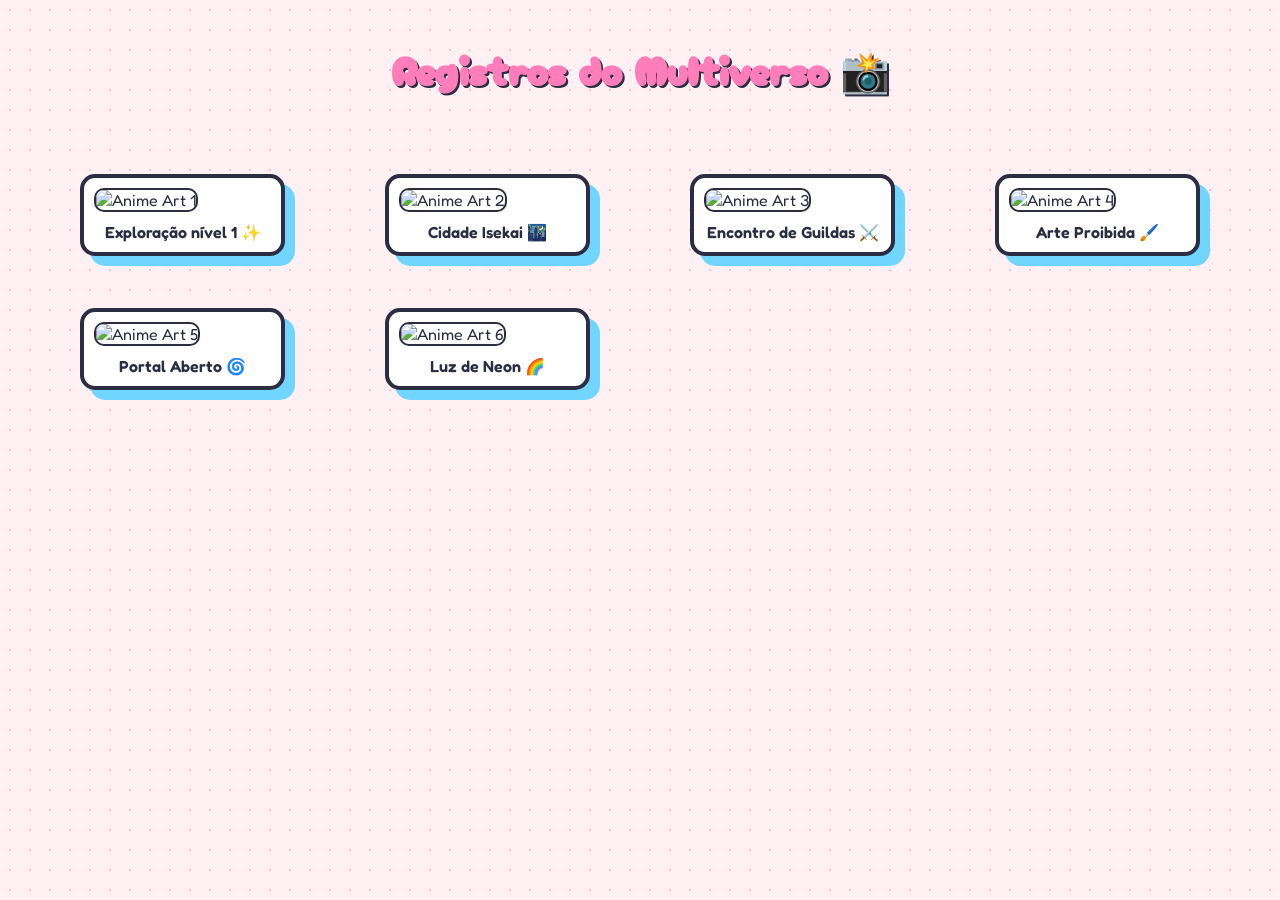
==== galeria.html @ 4c0439d0 "primeiro comit" ====
<!DOCTYPE html>
<html lang="en">
<head>
    <meta charset="UTF-8">
    <meta name="viewport" content="width=device-width, initial-scale=1.0">
    <title>Document</title>
    <link rel="stylesheet" href="/css.css">
    <link href="https://fonts.googleapis.com/css2?family=Cherry+Bomb+One&family=Fredoka:wght@400;600&display=swap" rel="stylesheet">
</head>
<body>
    <section id="galeria" class="anime-section">
    <h2 class="section-title">Registros do Multiverso 📸</h2>
    <div class="galeria-grid">
        <figure class="galeria-item">
            <img src="https://images.unsplash.com/photo-1578632292335-df3abbb0d586?q=80&w=400&h=400&fit=crop" alt="Anime Art 1">
            <figcaption>Exploração nível 1 ✨</figcaption>
        </figure>
        <figure class="galeria-item">
            <img src="https://images.unsplash.com/photo-1613373173733-5188e477085c?q=80&w=400&h=400&fit=crop" alt="Anime Art 2">
            <figcaption>Cidade Isekai 🌃</figcaption>
        </figure>
        <figure class="galeria-item">
            <img src="https://images.unsplash.com/photo-1607604276583-eef5d076aa5f?q=80&w=400&h=400&fit=crop" alt="Anime Art 3">
            <figcaption>Encontro de Guildas ⚔️</figcaption>
        </figure>
        <figure class="galeria-item">
            <img src="https://images.unsplash.com/photo-1541562232579-512a21360020?q=80&w=400&h=400&fit=crop" alt="Anime Art 4">
            <figcaption>Arte Proibida 🖌️</figcaption>
        </figure>
        <figure class="galeria-item">
            <img src="https://images.unsplash.com/photo-1528360983277-13d401ccd186?q=80&w=400&h=400&fit=crop" alt="Anime Art 5">
            <figcaption>Portal Aberto 🌀</figcaption>
        </figure>
        <figure class="galeria-item">
            <img src="https://images.unsplash.com/photo-1519669556878-63bdad8a1a49?q=80&w=400&h=400&fit=crop" alt="Anime Art 6">
            <figcaption>Luz de Neon 🌈</figcaption>
        </figure>
    </div>
</section>
    
</body>
</html>
---- css.css ----
:root {
    --primary: #ff7eb9;
    --secondary: #70d6ff;
    --accent: #ffd166;
    --dark: #2b2d42;
}

body {
    font-family: 'Fredoka', sans-serif;
    background-color: #fff0f3;
    background-image: radial-gradient(#ffc2d1 1px, transparent 1px);
    background-size: 20px 20px;
    color: var(--dark);
    overflow-x: hidden;
}

header {
    background: var(--primary);
    padding: 30px;
    border-bottom: 8px solid var(--dark);
    text-align: center;
    clip-path: polygon(0 0, 100% 0, 100% 85%, 0 100%);
}

header h1 {
    font-family: 'Cherry Bomb One', cursive;
    font-size: 4rem;
    color: white;
    text-shadow: 4px 4px 0px var(--dark);
    letter-spacing: 2px;
}

nav ul {
    display: flex;
    justify-content: center;
    list-style: none;
    gap: 15px;
    margin-top: 10px;
}

nav a {
    background: var(--accent);
    padding: 8px 20px;
    border-radius: 50px;
    text-decoration: none;
    color: var(--dark);
    font-weight: bold;
    border: 3px solid var(--dark);
    transition: 0.2s;
}

nav a:hover {
    transform: scale(1.1) rotate(-3deg);
    background: white;
}

.section-title {
    font-family: 'Cherry Bomb One', cursive;
    text-align: center;
    font-size: 2.5rem;
    color: var(--primary);
    margin: 40px 0;
    text-shadow: 2px 2px 0px var(--dark);
}

.anime-grid {
    display: grid;
    grid-template-columns: repeat(auto-fit, minmax(220px, 1fr));
    gap: 30px;
    padding: 0 10%;
}

.anime-card {
    background: white;
    border: 4px solid var(--dark);
    border-radius: 20px;
    padding: 15px;
    text-align: center;
    position: relative;
    box-shadow: 8px 8px 0px var(--secondary);
}

.anime-card img {
    width: 180px;
    border-radius: 15px;
    border: 3px solid var(--dark);
    height: 250px;
    object-fit: cover;
    transition: transform 0.3s ease;
}

.anime-card :hover {
    transform: scale(1.05);
    cursor: pointer;
}

.img-badge {
    position: absolute;
    top: -10px;
    right: -10px;
    background: #ef476f;
    color: white;
    padding: 5px 15px;
    font-weight: bold;
    border-radius: 10px;
    border: 3px solid var(--dark);
    transform: rotate(15deg);
}

.bubble-speech {
    background: white;
    border: 4px solid var(--dark);
    padding: 30px;
    border-radius: 50px;
    max-width: 700px;
    margin: 0 auto;
    position: relative;
    box-shadow: 10px 10px 0px var(--accent);
}

.video-container {
    max-width: 700px;
    margin: 0 auto;
    border: 6px solid var(--dark);
    border-radius: 20px;
    overflow: hidden;
    box-shadow: 12px 12px 0px var(--primary);
}

footer {
    background: var(--dark);
    color: white;
    text-align: center;
    padding: 40px;
    margin-top: 50px;
}

/* css menu */ 
/* Configurações para a Página de Menu */
.menu-page {
    background-color: #f0f4f8; /* Tom levemente azulado/cinza geek */
    background-image: url('https://www.transparenttextures.com/patterns/carbon-fibre.png'); /* Textura sutil */
}

.menu-header {
    background: #70d6ff !important; /* Azul secundário do seu tema */
    padding: 40px;
    text-align: center;
    border-bottom: 8px solid #2b2d42;
}

.btn-back {
    display: inline-block;
    margin-bottom: 15px;
    background: #ffd166;
    padding: 10px 20px;
    border-radius: 12px;
    border: 3px solid #2b2d42;
    text-decoration: none;
    color: #2b2d42;
    font-weight: bold;
    transition: 0.3s;
}

.btn-back:hover {
    transform: translateX(-5px);
    background: white;
}

.menu-container {
    max-width: 900px;
    margin: 50px auto;
    background: white;
    padding: 40px;
    border: 6px solid #2b2d42;
    border-radius: 40px;
    box-shadow: 20px 20px 0px #ff7eb9; /* Sombra rosa do seu tema */
}

.category-title {
    font-family: 'Cherry Bomb One', cursive;
    color: #ff7eb9;
    font-size: 2rem;
    margin: 40px 0 20px;
    border-bottom: 4px dashed #ffd166;
}

/* Lista de Itens Estilo RPG */
.menu-item-row {
    display: flex;
    align-items: baseline;
    margin-bottom: 15px;
    font-size: 1.3rem;
    font-weight: 600;
}

.item-dots {
    flex: 1;
    border-bottom: 3px dotted #ccc;
    margin: 0 10px;
}

.item-price {
    color: #ef476f;
    background: #fff0f3;
    padding: 4px 12px;
    border-radius: 10px;
    border: 2px solid #2b2d42;
}

.highlight-item {
    color: #4b0082;
    background: #fdf2ff;
    padding: 5px;
    border-radius: 10px;
}

/* Toppings/Tags */
.toppings-grid {
    display: flex;
    flex-wrap: wrap;
    gap: 15px;
    justify-content: center;
}

.topping-tag {
    background: #ffd166;
    border: 3px solid #2b2d42;
    padding: 10px 20px;
    border-radius: 20px;
    font-weight: bold;
    box-shadow: 4px 4px 0px #2b2d42;
}

.menu-footer {
    text-align: center;
    padding: 50px;
    font-family: 'Fredoka', sans-serif;
    color: #2b2d42;
}

/* galeria */
/* Container da Galeria */
.galeria-grid {
    display: grid;
    grid-template-columns: repeat(auto-fit, minmax(250px, 1fr));
    gap: 20px;
    padding: 20px;
    max-width: 1200px;
    margin: 0 auto;
}

/* Item Individual da Galeria */
.galeria-item {
    background: #ffffff;
    border: 4px solid #2b2d42; /* Contorno preto estilo anime */
    border-radius: 15px;
    padding: 10px;
    box-shadow: 10px 10px 0px #70d6ff; /* Sombra sólida azul */
    transition: transform 0.3s ease, box-shadow 0.3s ease;
}

.galeria-item img {
    width: 100%;
    height: 250px;
    object-fit: cover; /* Garante que a imagem preencha o quadrado sem esticar */
    border-radius: 10px;
    border: 2px solid #2b2d42;
}

.galeria-item figcaption {
    font-family: 'Fredoka', sans-serif;
    font-weight: 600;
    margin-top: 10px;
    color: #2b2d42;
    text-align: center;
}

/* Efeito Hover (Interação) */
.galeria-item:hover {
    transform: scale(1.05) rotate(-2deg); /* Dá um leve pulo e gira */
    box-shadow: 15px 15px 0px #ff7eb9; /* Sombra muda para rosa */
    cursor: pointer;
}
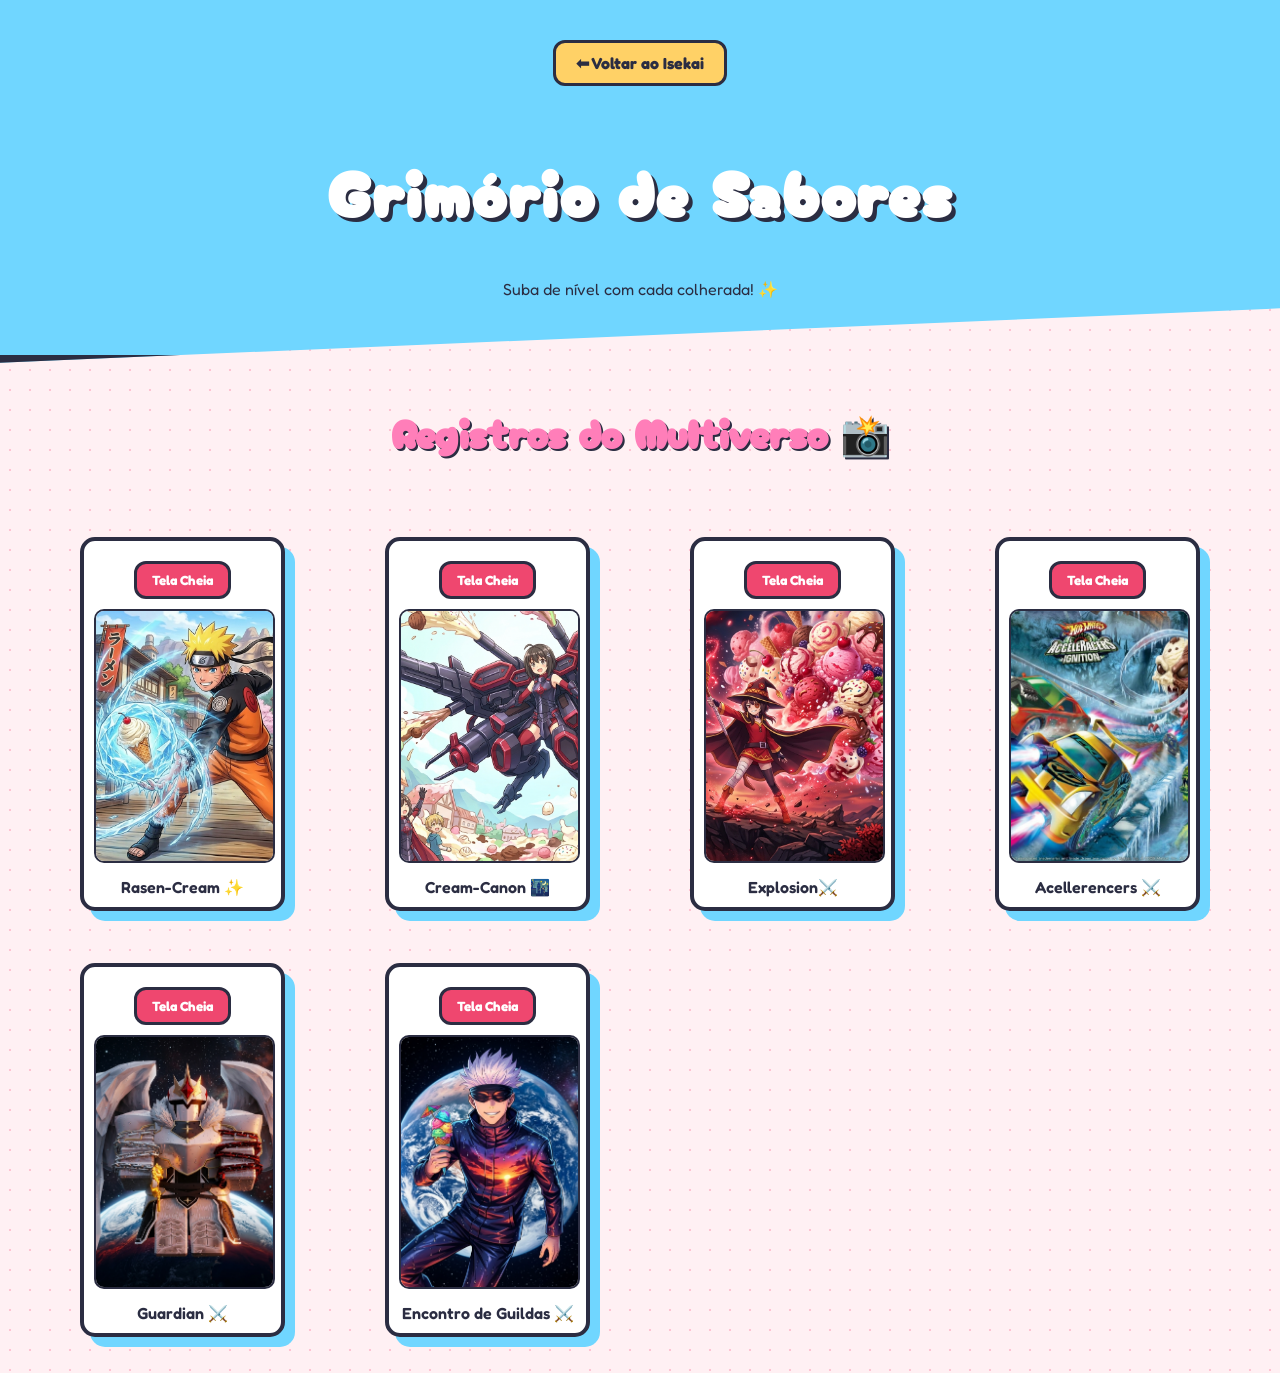
==== commit ccc30221: "versão final" ====
--- a/galeria.html
+++ b/galeria.html
@@ -1,42 +1,67 @@
 <!DOCTYPE html>
-<html lang="en">
+<html lang="pt-br">
 <head>
     <meta charset="UTF-8">
     <meta name="viewport" content="width=device-width, initial-scale=1.0">
-    <title>Document</title>
-    <link rel="stylesheet" href="/css.css">
+    <title>Galeria de Arte - Grimório de Sabores</title>
+    <link rel="stylesheet" href="css.css">
     <link href="https://fonts.googleapis.com/css2?family=Cherry+Bomb+One&family=Fredoka:wght@400;600&display=swap" rel="stylesheet">
 </head>
 <body>
+    <header class="menu-header">
+        <a href="/index.html" class="btn-back">⬅ Voltar ao Isekai</a>
+        <h1>Grimório de Sabores</h1>
+        <p>Suba de nível com cada colherada! ✨</p>
+    </header>
+
     <section id="galeria" class="anime-section">
-    <h2 class="section-title">Registros do Multiverso 📸</h2>
-    <div class="galeria-grid">
-        <figure class="galeria-item">
-            <img src="https://images.unsplash.com/photo-1578632292335-df3abbb0d586?q=80&w=400&h=400&fit=crop" alt="Anime Art 1">
-            <figcaption>Exploração nível 1 ✨</figcaption>
-        </figure>
-        <figure class="galeria-item">
-            <img src="https://images.unsplash.com/photo-1613373173733-5188e477085c?q=80&w=400&h=400&fit=crop" alt="Anime Art 2">
-            <figcaption>Cidade Isekai 🌃</figcaption>
-        </figure>
-        <figure class="galeria-item">
-            <img src="https://images.unsplash.com/photo-1607604276583-eef5d076aa5f?q=80&w=400&h=400&fit=crop" alt="Anime Art 3">
-            <figcaption>Encontro de Guildas ⚔️</figcaption>
-        </figure>
-        <figure class="galeria-item">
-            <img src="https://images.unsplash.com/photo-1541562232579-512a21360020?q=80&w=400&h=400&fit=crop" alt="Anime Art 4">
-            <figcaption>Arte Proibida 🖌️</figcaption>
-        </figure>
-        <figure class="galeria-item">
-            <img src="https://images.unsplash.com/photo-1528360983277-13d401ccd186?q=80&w=400&h=400&fit=crop" alt="Anime Art 5">
-            <figcaption>Portal Aberto 🌀</figcaption>
-        </figure>
-        <figure class="galeria-item">
-            <img src="https://images.unsplash.com/photo-1519669556878-63bdad8a1a49?q=80&w=400&h=400&fit=crop" alt="Anime Art 6">
-            <figcaption>Luz de Neon 🌈</figcaption>
-        </figure>
+        <h2 class="section-title">Registros do Multiverso 📸</h2>
+        <div class="galeria-grid">
+            
+            <figure class="galeria-item">
+                <button class="fullscreen-btn" onclick="abrirModal(this)">Tela Cheia</button>
+                <img src="/imagens/naruto.png" alt="Rasen-Cream">
+                <figcaption>Rasen-Cream ✨</figcaption>
+            </figure>
+
+            <figure class="galeria-item">
+                <button class="fullscreen-btn" onclick="abrirModal(this)">Tela Cheia</button>
+                <img src="/imagens/maple.png" alt="Cidade Isekai">
+                <figcaption>Cream-Canon 🌃</figcaption>
+            </figure>
+
+            <figure class="galeria-item">
+                <button class="fullscreen-btn" onclick="abrirModal(this)">Tela Cheia</button>
+                <img src="/imagens/megumin.png" alt="Encontro de Guildas">
+                <figcaption>Explosion⚔️</figcaption>
+            </figure>
+
+            <figure class="galeria-item">
+                <button class="fullscreen-btn" onclick="abrirModal(this)">Tela Cheia</button>
+                <img src="/imagens/acelerencer.png">
+                <figcaption>Acellerencers ⚔️</figcaption>
+            </figure>
+
+            <figure class="galeria-item">
+                <button class="fullscreen-btn" onclick="abrirModal(this)">Tela Cheia</button>
+                <img src="/imagens/personagem.png">
+                <figcaption>Guardian ⚔️</figcaption>
+            </figure>
+
+            <figure class="galeria-item">
+                <button class="fullscreen-btn" onclick="abrirModal(this)">Tela Cheia</button>
+                <img src="/imagens/gojo.png">
+                <figcaption>Encontro de Guildas ⚔️</figcaption>
+            </figure>
+
+            </div>
+    </section>
+
+    <div id="modal-container" class="modal-overlay" onclick="fecharModal()">
+        <span class="close-btn">&times;</span>
+        <img id="img-modal" src="" alt="Imagem em destaque">
     </div>
-</section>
-    
+
+    <script src="script.js"></script>
 </body>
 </html>
--- a/css.css
+++ b/css.css
@@ -135,15 +135,15 @@
     margin-top: 50px;
 }
 
-/* css menu */ 
+
 /* Configurações para a Página de Menu */
 .menu-page {
-    background-color: #f0f4f8; /* Tom levemente azulado/cinza geek */
-    background-image: url('https://www.transparenttextures.com/patterns/carbon-fibre.png'); /* Textura sutil */
+    background-color: #f0f4f8;
+    background-image: url('https://www.transparenttextures.com/patterns/carbon-fibre.png');
 }
 
 .menu-header {
-    background: #70d6ff !important; /* Azul secundário do seu tema */
+    background: #70d6ff !important; 
     padding: 40px;
     text-align: center;
     border-bottom: 8px solid #2b2d42;
@@ -174,7 +174,7 @@
     padding: 40px;
     border: 6px solid #2b2d42;
     border-radius: 40px;
-    box-shadow: 20px 20px 0px #ff7eb9; /* Sombra rosa do seu tema */
+    box-shadow: 20px 20px 0px #ff7eb9;
 }
 
 .category-title {
@@ -185,7 +185,7 @@
     border-bottom: 4px dashed #ffd166;
 }
 
-/* Lista de Itens Estilo RPG */
+
 .menu-item-row {
     display: flex;
     align-items: baseline;
@@ -240,7 +240,6 @@
 }
 
 /* galeria */
-/* Container da Galeria */
 .galeria-grid {
     display: grid;
     grid-template-columns: repeat(auto-fit, minmax(250px, 1fr));
@@ -250,20 +249,20 @@
     margin: 0 auto;
 }
 
-/* Item Individual da Galeria */
+
 .galeria-item {
     background: #ffffff;
-    border: 4px solid #2b2d42; /* Contorno preto estilo anime */
+    border: 4px solid #2b2d42; 
     border-radius: 15px;
     padding: 10px;
-    box-shadow: 10px 10px 0px #70d6ff; /* Sombra sólida azul */
+    box-shadow: 10px 10px 0px #70d6ff;
     transition: transform 0.3s ease, box-shadow 0.3s ease;
 }
 
 .galeria-item img {
     width: 100%;
     height: 250px;
-    object-fit: cover; /* Garante que a imagem preencha o quadrado sem esticar */
+    object-fit: cover; 
     border-radius: 10px;
     border: 2px solid #2b2d42;
 }
@@ -276,9 +275,306 @@
     text-align: center;
 }
 
-/* Efeito Hover (Interação) */
+
 .galeria-item:hover {
-    transform: scale(1.05) rotate(-2deg); /* Dá um leve pulo e gira */
-    box-shadow: 15px 15px 0px #ff7eb9; /* Sombra muda para rosa */
+    transform: scale(1.05) rotate(-2deg); 
+    box-shadow: 15px 15px 0px #ff7eb9; 
     cursor: pointer;
+}
+
+
+.fullscreen-btn {
+    display: block;
+    margin: 10px auto;
+    background: #ef476f;
+    color: white;
+    padding: 8px 15px;
+    border-radius: 12px;
+    border: 3px solid #2b2d42;
+    font-weight: bold;
+    font-family: 'Fredoka', sans-serif;
+    cursor: pointer;
+    transition: 0.3s;
+}
+
+.fullscreen-btn:hover {
+    transform: scale(1.1);
+    background: #ff7eb9;
+}
+
+/* Configuração do Modal (Tela Cheia) */
+.modal-overlay {
+    display: none; 
+    position: fixed;
+    top: 0;
+    left: 0;
+    width: 100%;
+    height: 100%;
+    background: rgba(43, 45, 66, 0.95); 
+    z-index: 9999;
+    justify-content: center;
+    align-items: center;
+    cursor: pointer;
+}
+
+#img-modal {
+    max-width: 90%;
+    max-height: 80%;
+    border: 6px solid #ef476f;
+    border-radius: 20px;
+    box-shadow: 0 0 40px rgba(239, 71, 111, 0.4);
+    animation: surgindo 0.4s ease-out;
+}
+
+.close-btn {
+    position: absolute;
+    top: 20px;
+    right: 40px;
+    color: white;
+    font-size: 60px;
+    font-family: 'Cherry Bomb One', cursive;
+}
+
+
+@keyframes surgindo {
+    from { transform: scale(0.5); opacity: 0; }
+    to { transform: scale(1); opacity: 1; }
+}
+
+/* Configurações para a Página Social */
+/* ==========================================================
+   ESTILOS GERAIS E VARIÁVEIS (SORVETERIA GEEK)
+   ========================================================== */
+:root {
+    --primary: #ff7eb9;
+    --secondary: #70d6ff;
+    --accent: #ffd166;
+    --dark: #2b2d42;
+    --pink-dark: #ef476f;
+}
+
+body {
+    font-family: 'Fredoka', sans-serif;
+    background-color: #fff0f3;
+    background-image: radial-gradient(#ffc2d1 1px, transparent 1px);
+    background-size: 20px 20px;
+    color: var(--dark);
+    overflow-x: hidden;
+    margin: 0;
+}
+
+/* Header Principal */
+header {
+    background: var(--primary);
+    padding: 30px;
+    border-bottom: 8px solid var(--dark);
+    text-align: center;
+    clip-path: polygon(0 0, 100% 0, 100% 85%, 0 100%);
+}
+
+header h1 {
+    font-family: 'Cherry Bomb One', cursive;
+    font-size: 4rem;
+    color: white;
+    text-shadow: 4px 4px 0px var(--dark);
+    letter-spacing: 2px;
+}
+
+/* Navegação */
+nav ul {
+    display: flex;
+    justify-content: center;
+    list-style: none;
+    gap: 15px;
+    margin-top: 10px;
+}
+
+nav a {
+    background: var(--accent);
+    padding: 8px 20px;
+    border-radius: 50px;
+    text-decoration: none;
+    color: var(--dark);
+    font-weight: bold;
+    border: 3px solid var(--dark);
+    transition: 0.2s;
+}
+
+nav a:hover {
+    transform: scale(1.1) rotate(-3deg);
+    background: white;
+}
+
+/* Galeria e Cards */
+.section-title {
+    font-family: 'Cherry Bomb One', cursive;
+    text-align: center;
+    font-size: 2.5rem;
+    color: var(--primary);
+    margin: 40px 0;
+    text-shadow: 2px 2px 0px var(--dark);
+}
+
+.galeria-grid {
+    display: grid;
+    grid-template-columns: repeat(auto-fit, minmax(250px, 1fr));
+    gap: 20px;
+    padding: 20px;
+    max-width: 1200px;
+    margin: 0 auto;
+}
+
+.galeria-item {
+    background: #ffffff;
+    border: 4px solid var(--dark); 
+    border-radius: 15px;
+    padding: 10px;
+    box-shadow: 10px 10px 0px var(--secondary);
+    transition: transform 0.3s ease, box-shadow 0.3s ease;
+    text-align: center;
+}
+
+.galeria-item img {
+    width: 100%;
+    height: 250px;
+    object-fit: cover; 
+    border-radius: 10px;
+    border: 2px solid var(--dark);
+}
+
+.galeria-item:hover {
+    transform: scale(1.05) rotate(-2deg); 
+    box-shadow: 15px 15px 0px var(--primary); 
+    cursor: pointer;
+}
+
+/* Botão Tela Cheia */
+.fullscreen-btn {
+    display: block;
+    margin: 10px auto;
+    background: var(--pink-dark);
+    color: white;
+    padding: 8px 15px;
+    border-radius: 12px;
+    border: 3px solid var(--dark);
+    font-weight: bold;
+    cursor: pointer;
+    transition: 0.3s;
+}
+
+.fullscreen-btn:hover {
+    transform: scale(1.1);
+    background: var(--primary);
+}
+
+/* Modal / Overlay */
+.modal-overlay {
+    display: none; 
+    position: fixed;
+    top: 0;
+    left: 0;
+    width: 100%;
+    height: 100%;
+    background: rgba(43, 45, 66, 0.95); 
+    z-index: 9999;
+    justify-content: center;
+    align-items: center;
+}
+
+#img-modal {
+    max-width: 90%;
+    max-height: 80%;
+    border: 6px solid var(--pink-dark);
+    border-radius: 20px;
+    animation: surgindo 0.4s ease-out;
+}
+
+@keyframes surgindo {
+    from { transform: scale(0.5); opacity: 0; }
+    to { transform: scale(1); opacity: 1; }
+}
+
+/* ==========================================================
+   CONFIGURAÇÕES EXCLUSIVAS DA PÁGINA SOCIAL (ISO)
+   ========================================================== */
+
+
+.fadoco-social-scope {
+    background-color: var(--dark) !important;
+    background-image: none !important; 
+    display: flex;
+    justify-content: center;
+    align-items: center;
+    min-height: 100vh;
+}
+
+.fadoco-social-scope .social-bg-layer {
+    position: fixed;
+    top: 0; left: 0; width: 100%; height: 100%;
+    background: radial-gradient(circle at center, #ef476f22 0%, #2b2d42 80%);
+    z-index: -1;
+}
+
+.fadoco-social-scope .social-wrapper {
+    width: 90%;
+    max-width: 400px;
+    text-align: center;
+}
+
+.fadoco-social-scope .social-avatar {
+    width: 110px;
+    height: 110px;
+    margin: 0 auto 15px;
+    border: 4px solid var(--pink-dark);
+    border-radius: 50%;
+    overflow: hidden;
+}
+
+.fadoco-social-scope .social-avatar img {
+    width: 100%;
+    height: 100%;
+    object-fit: cover;
+}
+
+.fadoco-social-scope .social-title {
+    font-family: 'Cherry Bomb One', cursive;
+    color: white;
+    font-size: 2rem;
+    text-shadow: 3px 3px 0px var(--pink-dark);
+}
+
+.fadoco-social-scope .social-btn {
+    display: flex;
+    align-items: center;
+    justify-content: center;
+    gap: 10px;
+    text-decoration: none;
+    color: white;
+    background: rgba(255, 255, 255, 0.05);
+    margin-bottom: 15px;
+    padding: 16px;
+    border-radius: 15px;
+    border: 2px solid rgba(255, 255, 255, 0.1);
+    transition: 0.3s;
+    font-weight: bold;
+}
+
+.fadoco-social-scope .social-btn:hover {
+    background: var(--pink-dark);
+    transform: translateY(-5px);
+    box-shadow: 0 10px 0px var(--dark);
+    border-color: var(--dark);
+}
+
+.fadoco-social-scope .store-special {
+    background: var(--accent);
+    color: var(--dark);
+    border: 3px solid var(--dark);
+}
+
+footer {
+    background: var(--dark);
+    color: white;
+    text-align: center;
+    padding: 40px;
 }
